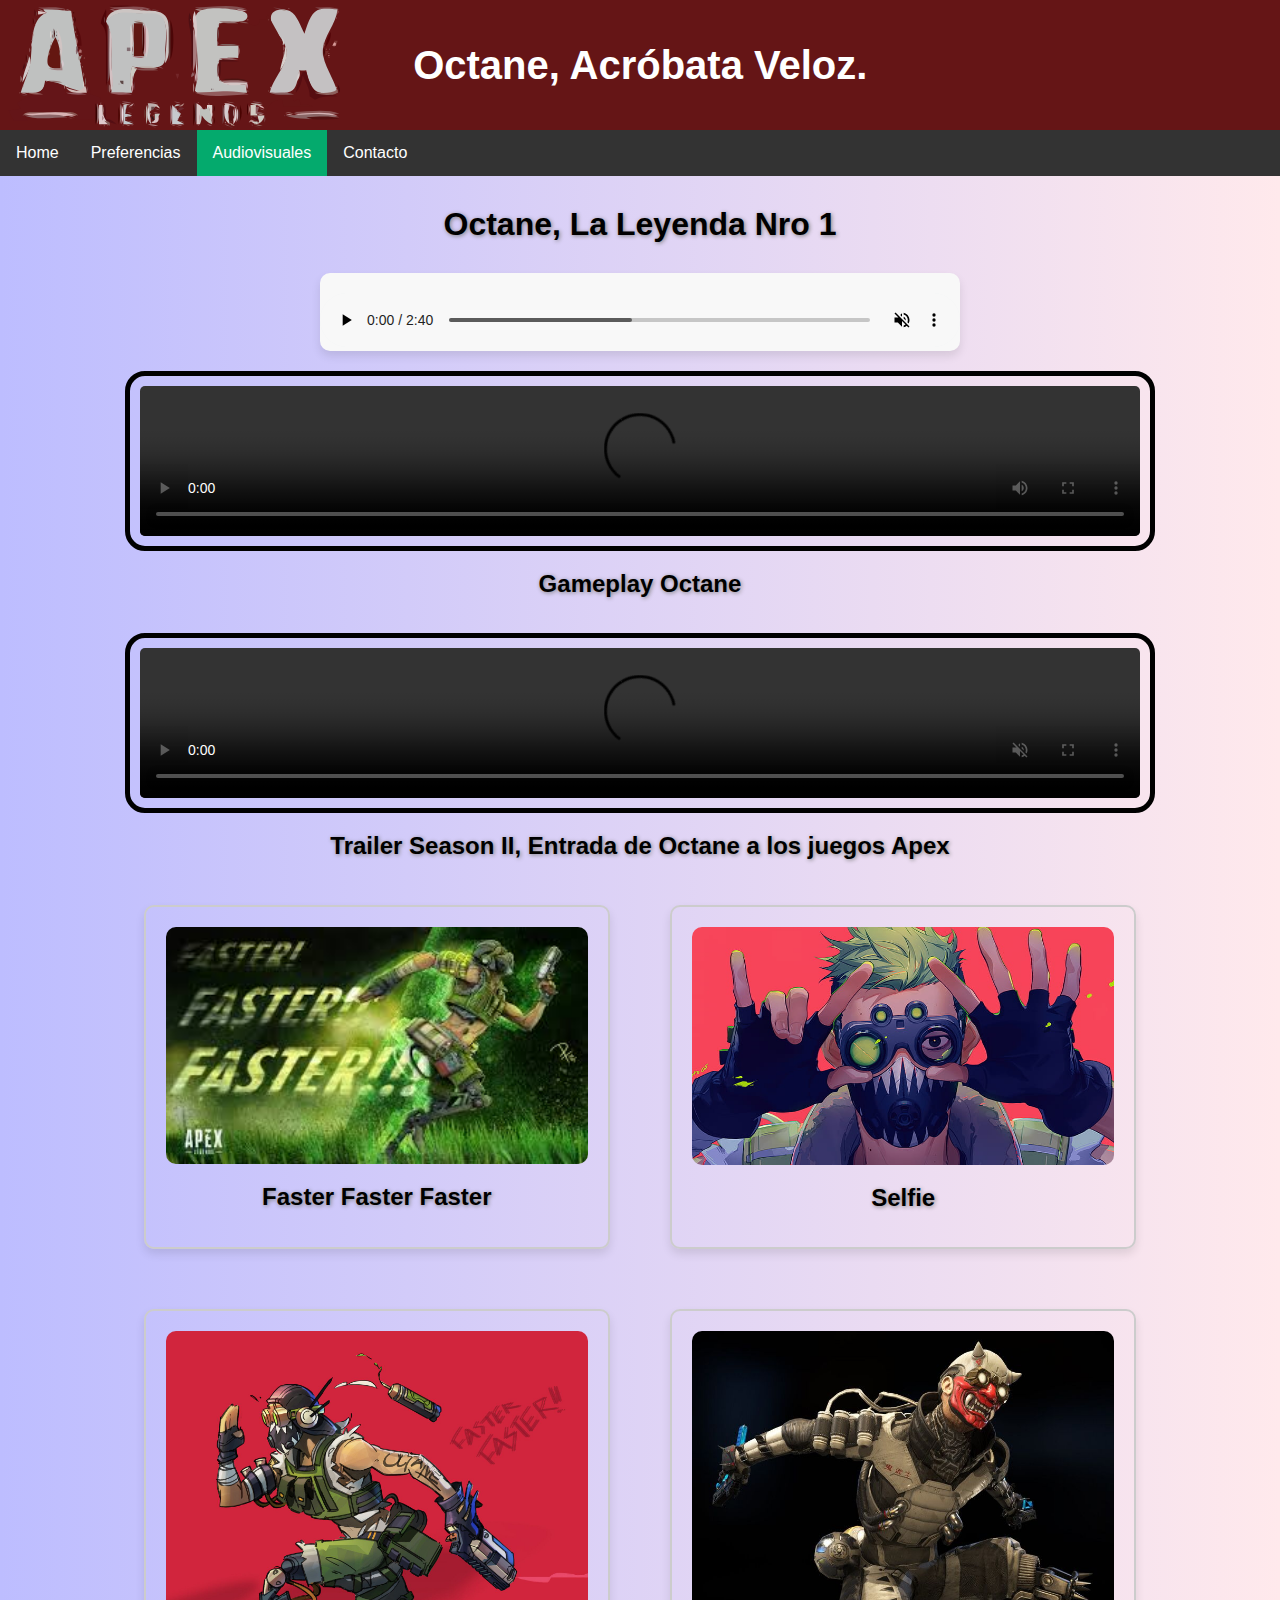
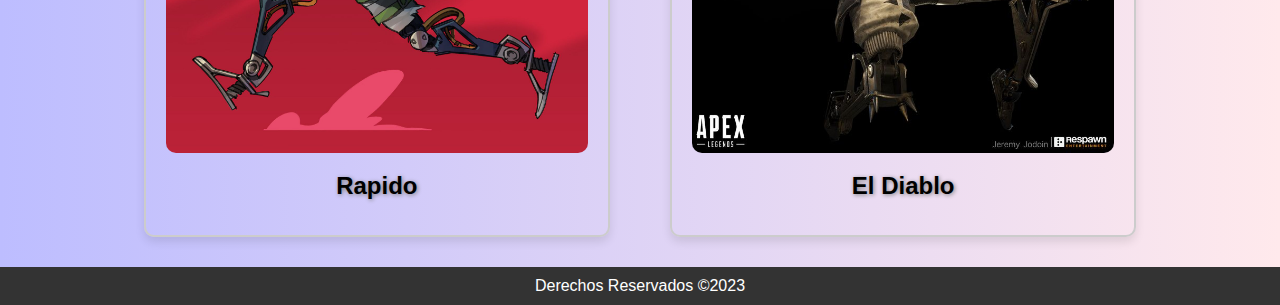
==== Audiovisuales.html @ eb8a05f9 "se agrega el proyecto" ====
<!DOCTYPE html>
<html lang="en">
  <head>
    <meta charset="UTF-8" />
    <meta http-equiv="X-UA-Compatible" content="IE=edge" />
    <meta name="viewport" content="width=device-width, initial-scale=1.0" />
    <link rel="shorcut icon" href="/favicon/favicon.ico" type="image/x-icon" />
    <link rel="stylesheet" href="/css/audiovisuales.css" />
    <title>Octane el Velocista</title>
  </head>

  <body>
    <header>
      <h1>Octane, Acróbata Veloz.</h1>
      <nav>
        <ul>
          <li><a href="index.html">Home</a></li>
          <li><a href="Preferencias.html">Preferencias</a></li>
          <li><a class="active" href="Audiovisuales.html">Audiovisuales</a></li>
          <li><a href="Contacto..html">Contacto</a></li>
        </ul>
      </nav>

      <h2>Octane, La Leyenda Nro 1</h2>

      <div class="audio">
        <audio
          src="/asset/audio/Apex Legends.mp3"
          autoplay
          controls
          muted
        ></audio>
      </div>

      <div class="vid">
        <video
          class="video" src="/asset/videos/octane video.mp4"
          autopla ymuted controls>Faster Faster Faster
        </video>
        <div class="desc"><strong>Gameplay Octane </strong></div>
        <video
          class="video" src="/asset/videos/octane video 2.mp4"
          autoplay muted controls>Faster Faster Faster
        </video>
        <div class="desc"><strong>Trailer Season II, Entrada de Octane a los juegos Apex</strong></div>
      </div>

        <div class="gallery-container">
          <div class="gallery">
            <a class="image" href="/asset/imagenes/octane4.jpg" target="_blank"
              ><img src="/asset/imagenes/octane4.jpg" alt="octane1" />
            </a>
            <div class="desc"><strong>Faster Faster Faster</strong></div>
          </div>

          <div class="gallery">
            <a class="image" href="/asset/imagenes/octane6.jpg" target="_blank"
              ><img src="/asset/imagenes/octane6.jpg" alt="octane3" />
            </a>
            <div class="desc"><strong>Selfie</strong></div>
          </div>
        </div>

        <div class="gallery-container">
          <div class="gallery">
            <a class="image" href="/asset/imagenes/octane5.jpg" target="_blank"
              ><img src="/asset/imagenes/octane5.jpg" alt="octane2" />
            </a>
          <div class="desc"><strong>Rapido</strong></div>
          </div>

          <div class="gallery">
            <a class="image" href="/asset/imagenes/octane7.jpg" target="_blank"
              ><img src="/asset/imagenes/octane7.jpg" alt="octane4" />
            </a>
            <div class="desc"><strong>El Diablo</strong></div>
          </div>
        </div>
      
      <footer class="footer">Derechos Reservados &copy;2023</footer>

    </header>
  </body>
</html>
---- css/audiovisuales.css ----
body {
    display: block;
    margin: 8px;
    font-family:Arial, Helvetica, sans-serif, monospace;
    background: linear-gradient(to right, rgb(189, 189, 255), rgb(255, 233, 236));
    padding: 0;
    margin: 0;
}

header {
    text-align: center;
}

ul {
    list-style-type: none;
    margin: 0;
    padding: 0;
    overflow: hidden;
    background-color: #333;
}

li {
    float: left;
}

li a {
    display: block;
    color: white;
    text-align: center;
    padding: 14px 16px;
    text-decoration: none;
}

li a:hover:not(.active) {
    background-color: #111;
}

.active {
    background-color: #04AA6D;
}

h1 {
    background-image: url(/asset/imagenes/apex2.svg);
    background-size: cover; 
    background-position: center ;
    color: #fff;
    padding: 15px;
    margin: 0;
    height: 100px;
    width: 97.7%; 
    display: flex;
    align-items: center; 
    justify-content: center;
    text-align: center; 
    font-size: 2.5rem;
}
h2{
    font-size: 2rem;
    text-shadow: 1px 1px 4px gray;
    margin: 10px;
    padding: 20px;
}

div.gallery {
    padding: 20px;
    margin: 30px;
    margin-top: 30px;
    width: 33vw;
    border: 2px solid #ccc;
    border-radius: 10px;
    box-shadow: 0 5px 10px rgba(0, 0, 0, 0.1);
    float: left;
}

div.gallery:hover {
    border: 1px solid #777;
    box-shadow: 0 5px 10px rgba(0, 0, 0, 0.1);
}

div.gallery img {
    width: 100%;
    height: auto;
    border-radius: 10px;
}

.image {
    width: 300px;
    height: 200px;
}

.gallery-container {
    display: flex;
    justify-content: center;
}

div.desc {
    padding: 15px;
    text-align: center;
    font-size: 1.5rem;
    text-shadow: 1px 1px 4px gray
}

.audio { 
    padding-top: 20px;
    width: 50%;
    margin: auto;
    display: block;
    background-color: #f8f8f8;
    border-radius: 10px;
    box-shadow: 0px 5px 10px rgba(0, 0, 0, 0.1);
}
  
.audio audio {
    width: 100%;
    outline: none;
    border-radius: 10px;
}
  
.audio audio::-webkit-media-controls-panel {
    background-color: #f8f8f8;
    border-radius: 5px;
}

.div {
    width: 100%;
    height: 50%;
    position: relative;
}

.video {
    width: 1000px;
    height: 100%;
    border: 5px solid black;
    padding: 10px 10px 10px 10px;
    border-radius: 20px;
    margin-top: 20px;
}

.footer {
    background-color: #333;
    color: #FFF;
    padding: 10px;
    text-align: center;
    clear: both;
}
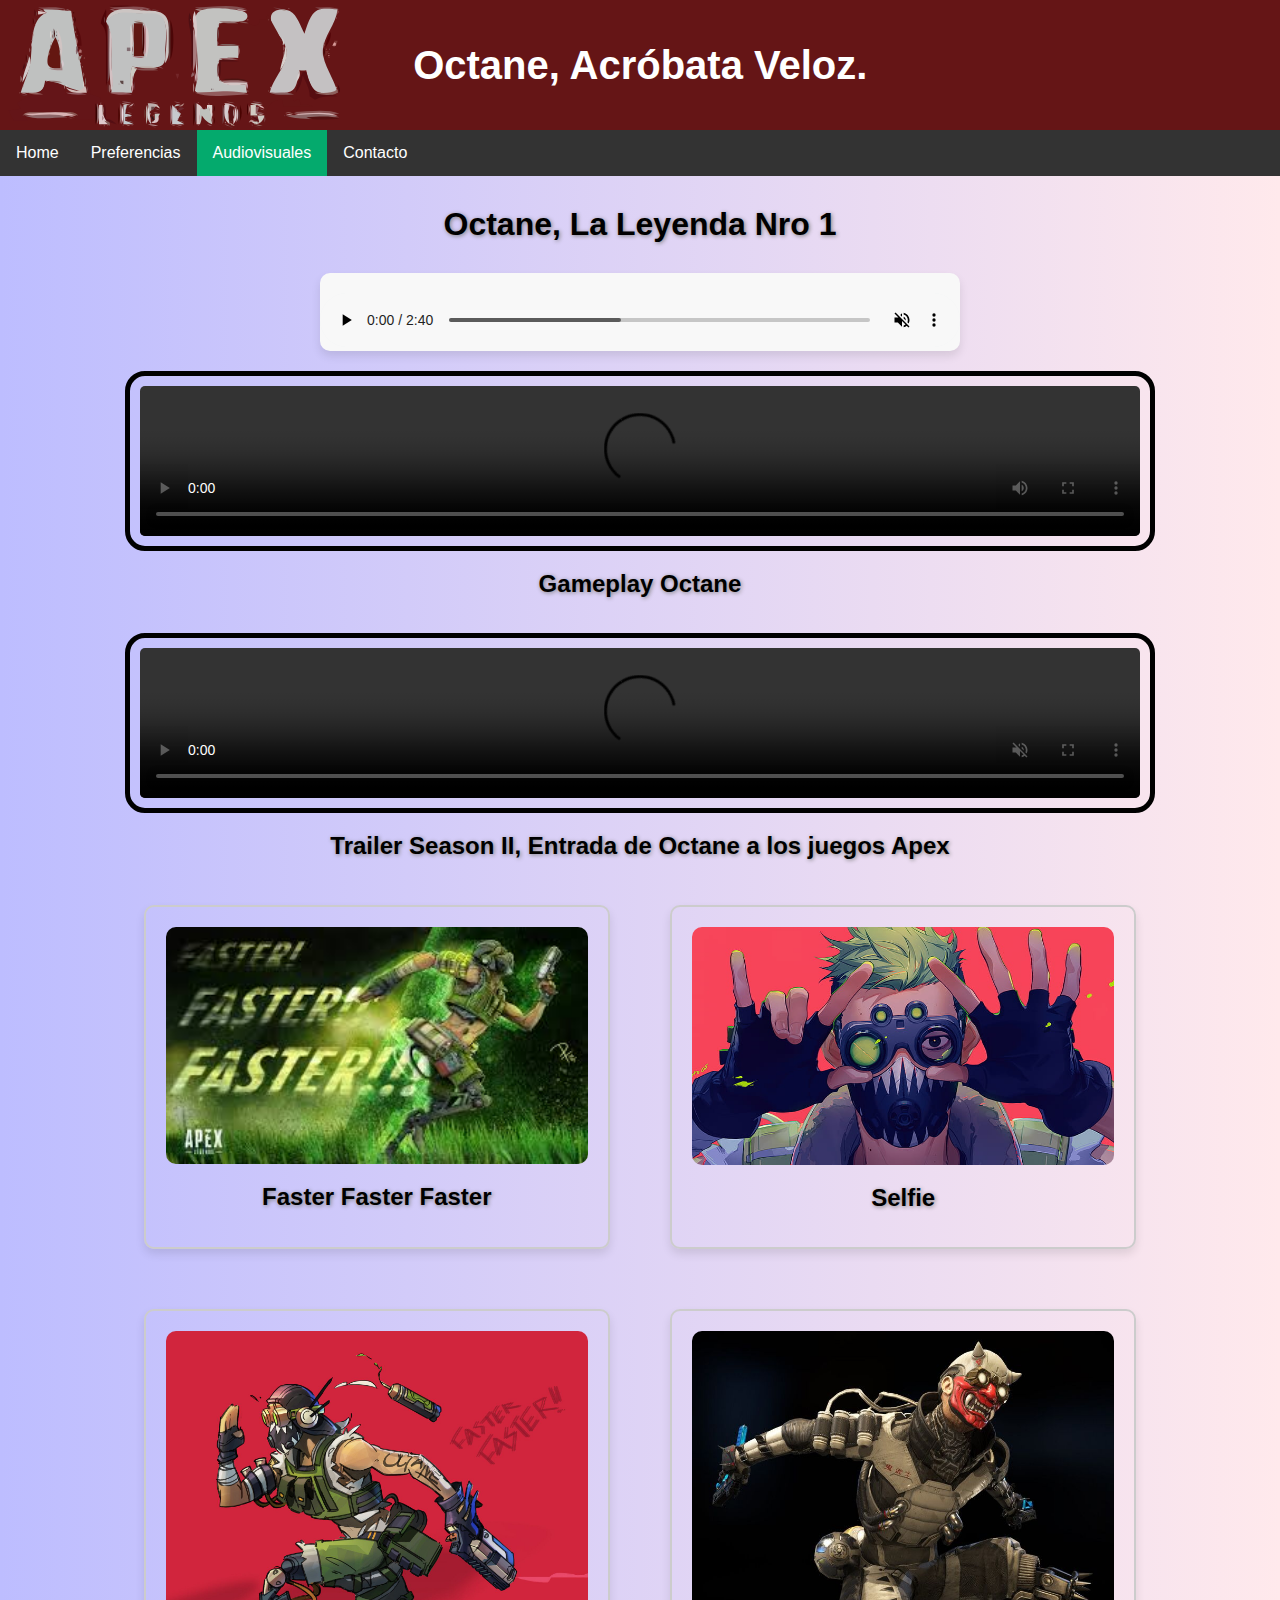
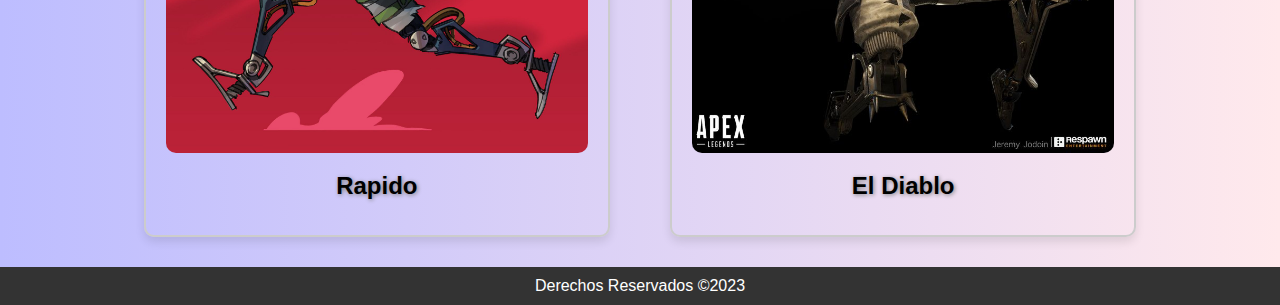
==== commit 8a1b3bad: "Update Audiovisuales.html" ====
--- a/Audiovisuales.html
+++ b/Audiovisuales.html
@@ -4,8 +4,8 @@
     <meta charset="UTF-8" />
     <meta http-equiv="X-UA-Compatible" content="IE=edge" />
     <meta name="viewport" content="width=device-width, initial-scale=1.0" />
-    <link rel="shorcut icon" href="/favicon/favicon.ico" type="image/x-icon" />
-    <link rel="stylesheet" href="/css/audiovisuales.css" />
+    <link rel="shorcut icon" href="./favicon/favicon.ico" type="image/x-icon" />
+    <link rel="stylesheet" href="./css/audiovisuales.css" />
     <title>Octane el Velocista</title>
   </head>
 
@@ -25,7 +25,7 @@
 
       <div class="audio">
         <audio
-          src="/asset/audio/Apex Legends.mp3"
+          src="./asset/audio/Apex Legends.mp3"
           autoplay
           controls
           muted
@@ -34,12 +34,12 @@
 
       <div class="vid">
         <video
-          class="video" src="/asset/videos/octane video.mp4"
+          class="video" src="./asset/videos/octane video.mp4"
           autopla ymuted controls>Faster Faster Faster
         </video>
         <div class="desc"><strong>Gameplay Octane </strong></div>
         <video
-          class="video" src="/asset/videos/octane video 2.mp4"
+          class="video" src="./asset/videos/octane video 2.mp4"
           autoplay muted controls>Faster Faster Faster
         </video>
         <div class="desc"><strong>Trailer Season II, Entrada de Octane a los juegos Apex</strong></div>
@@ -47,15 +47,15 @@
 
         <div class="gallery-container">
           <div class="gallery">
-            <a class="image" href="/asset/imagenes/octane4.jpg" target="_blank"
-              ><img src="/asset/imagenes/octane4.jpg" alt="octane1" />
+            <a class="image" href="./asset/imagenes/octane4.jpg" target="_blank"
+              ><img src="./asset/imagenes/octane4.jpg" alt="octane1" />
             </a>
             <div class="desc"><strong>Faster Faster Faster</strong></div>
           </div>
 
           <div class="gallery">
-            <a class="image" href="/asset/imagenes/octane6.jpg" target="_blank"
-              ><img src="/asset/imagenes/octane6.jpg" alt="octane3" />
+            <a class="image" href="./asset/imagenes/octane6.jpg" target="_blank"
+              ><img src="./asset/imagenes/octane6.jpg" alt="octane3" />
             </a>
             <div class="desc"><strong>Selfie</strong></div>
           </div>
@@ -63,15 +63,15 @@
 
         <div class="gallery-container">
           <div class="gallery">
-            <a class="image" href="/asset/imagenes/octane5.jpg" target="_blank"
-              ><img src="/asset/imagenes/octane5.jpg" alt="octane2" />
+            <a class="image" href="./asset/imagenes/octane5.jpg" target="_blank"
+              ><img src="./asset/imagenes/octane5.jpg" alt="octane2" />
             </a>
           <div class="desc"><strong>Rapido</strong></div>
           </div>
 
           <div class="gallery">
-            <a class="image" href="/asset/imagenes/octane7.jpg" target="_blank"
-              ><img src="/asset/imagenes/octane7.jpg" alt="octane4" />
+            <a class="image" href="./asset/imagenes/octane7.jpg" target="_blank"
+              ><img src="./asset/imagenes/octane7.jpg" alt="octane4" />
             </a>
             <div class="desc"><strong>El Diablo</strong></div>
           </div>
